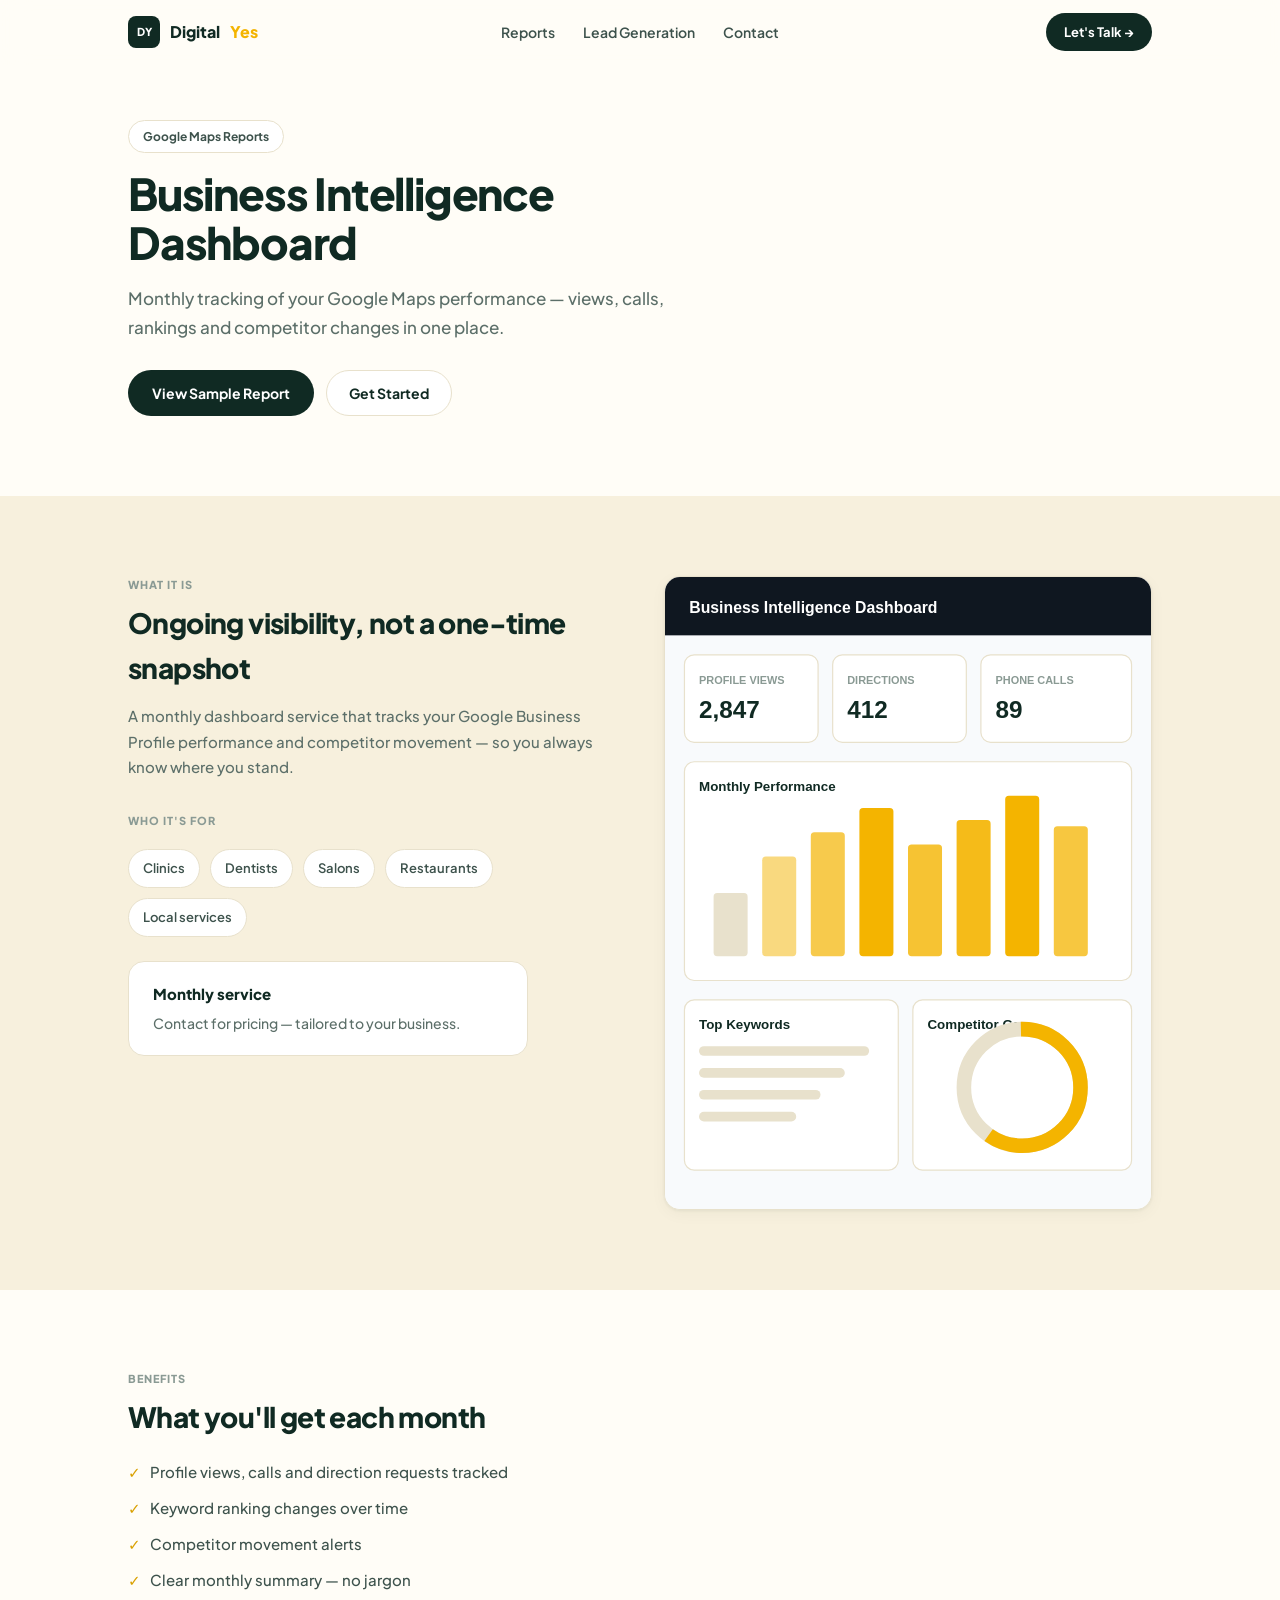
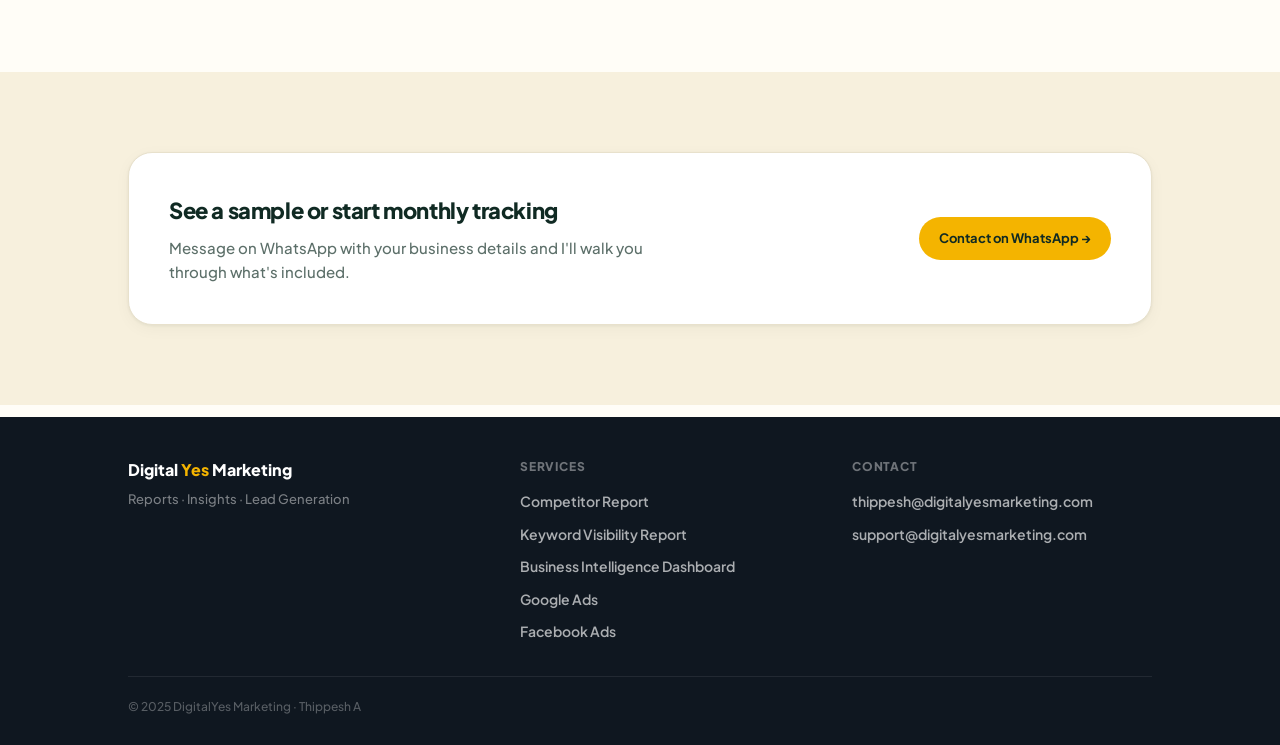
==== business-dashboard/index.html @ 6d601809 "Add service landing pages, FAQ, card previews, and final CTAs. View Sample Report hero CTA, Business" ====
<!DOCTYPE html>
<html lang="en">
<head>
  <meta charset="UTF-8">
  <meta name="viewport" content="width=device-width, initial-scale=1.0">
  <title>Business Intelligence Dashboard — DigitalYes Marketing</title>
  <meta name="description" content="Monthly Google Maps performance tracking and insights for local businesses.">
  <link rel="preconnect" href="https://fonts.googleapis.com">
  <link rel="preconnect" href="https://fonts.gstatic.com" crossorigin>
  <link href="https://fonts.googleapis.com/css2?family=Plus+Jakarta+Sans:ital,wght@0,400;0,500;0,600;0,700;0,800&display=swap" rel="stylesheet">
  <link rel="stylesheet" href="../css/service.css">
  <script defer src="https://cloud.umami.is/script.js" data-website-id="3a1aca4d-18f7-47f1-aba2-35dbbecfd51e"></script>
</head>
<body>
  <nav id="navbar">
    <div class="nav-container">
      <a href="../index.html" class="nav-logo"><div class="nav-logo-mark"><span>DY</span></div>Digital<em>Yes</em></a>
      <div class="nav-links"><a href="../index.html#reports">Reports</a><a href="../index.html#leads">Lead Generation</a><a href="../contact.html">Contact</a></div>
      <a href="../contact.html" class="nav-cta">Let's Talk →</a>
      <button class="mobile-menu-btn" onclick="toggleMenu()" aria-label="Menu"><svg width="22" height="22" fill="none" stroke="currentColor" stroke-width="2"><path d="M3 7h16M3 12h16M3 17h16"/></svg></button>
    </div>
    <div id="mobile-menu"><a href="../index.html#reports">Reports</a><a href="../contact.html">Contact</a><a href="../contact.html" class="mobile-cta">Let's Talk →</a></div>
  </nav>
  <header class="page-hero">
    <div class="container">
      <div class="page-badge reveal">Google Maps Reports</div>
      <h1 class="reveal">Business Intelligence Dashboard</h1>
      <p class="lead reveal">Monthly tracking of your Google Maps performance — views, calls, rankings and competitor changes in one place.</p>
      <div class="page-actions reveal">
        <a href="https://wa.me/917829036211?text=Hi%2C%20I%27d%20like%20to%20learn%20more%20about%20the%20Business%20Intelligence%20Dashboard." target="_blank" rel="noopener" class="btn-primary">View Sample Report</a>
        <a href="../contact.html" class="btn-secondary">Get Started</a>
      </div>
    </div>
  </header>
  <section class="section section--alt">
    <div class="container content-grid">
      <div class="reveal">
        <div class="section-label">What it is</div>
        <h2 class="section-title">Ongoing visibility, not a one-time snapshot</h2>
        <p class="section-text">A monthly dashboard service that tracks your Google Business Profile performance and competitor movement — so you always know where you stand.</p>
        <div class="section-label" style="margin-top:32px;">Who it's for</div>
        <div class="audience-tags"><span>Clinics</span><span>Dentists</span><span>Salons</span><span>Restaurants</span><span>Local services</span></div>
        <div class="pricing-box"><strong>Monthly service</strong><span>Contact for pricing — tailored to your business.</span></div>
      </div>
      <div class="preview-frame reveal"><img src="../images/dashboard.svg" alt="Business intelligence dashboard preview" width="400" height="520"></div>
    </div>
  </section>
  <section class="section">
    <div class="container">
      <div class="section-label reveal">Benefits</div>
      <h2 class="section-title reveal">What you'll get each month</h2>
      <ul class="benefits-list reveal">
        <li>Profile views, calls and direction requests tracked</li>
        <li>Keyword ranking changes over time</li>
        <li>Competitor movement alerts</li>
        <li>Clear monthly summary — no jargon</li>
      </ul>
    </div>
  </section>
  <section class="section section--alt">
    <div class="container">
      <div class="cta-band reveal">
        <div><h2>See a sample or start monthly tracking</h2><p>Message on WhatsApp with your business details and I'll walk you through what's included.</p></div>
        <a href="https://wa.me/917829036211?text=Hi%2C%20I%27m%20interested%20in%20the%20Business%20Intelligence%20Dashboard." target="_blank" rel="noopener" class="btn-yellow">Contact on WhatsApp →</a>
      </div>
    </div>
  </section>
  <footer>
    <div class="container">
      <div class="footer-inner">
        <div class="footer-brand"><h4>Digital <em>Yes</em> Marketing</h4><p class="footer-tagline">Reports · Insights · Lead Generation</p></div>
        <div class="footer-col"><h5>Services</h5><a href="../competitor-report/">Competitor Report</a><a href="../keyword-report/">Keyword Visibility Report</a><a href="../business-dashboard/">Business Intelligence Dashboard</a><a href="../google-ads/">Google Ads</a><a href="../facebook-ads/">Facebook Ads</a></div>
        <div class="footer-col"><h5>Contact</h5><a href="mailto:thippesh@digitalyesmarketing.com">thippesh@digitalyesmarketing.com</a><a href="mailto:support@digitalyesmarketing.com">support@digitalyesmarketing.com</a></div>
      </div>
      <p class="footer-copy">© 2025 DigitalYes Marketing · Thippesh A</p>
    </div>
  </footer>
  <script src="../js/service.js"></script>
</body>
</html>
---- css/service.css ----
*, *::before, *::after { box-sizing: border-box; margin: 0; padding: 0; }

:root {
  --bg:        #FFFDF7;
  --beige:     #F7F0DD;
  --surface:   #FFFFFF;
  --text-1:    #102A23;
  --text-2:    #3D524C;
  --text-3:    #5C6F69;
  --text-4:    #8A9A94;
  --yellow:    #F4B400;
  --yellow-dk: #D9A000;
  --border:    #E8E1CC;
  --footer:    #0F1720;
  --shadow:    0 1px 3px rgba(16, 42, 35, 0.06), 0 4px 16px rgba(16, 42, 35, 0.04);
  --font:      'Plus Jakarta Sans', system-ui, sans-serif;
}

html { scroll-behavior: smooth; }

body {
  font-family: var(--font);
  background: var(--bg);
  color: var(--text-1);
  line-height: 1.6;
  font-size: 16px;
  -webkit-font-smoothing: antialiased;
}

a { text-decoration: none; color: inherit; }

.container {
  max-width: 1080px;
  margin: 0 auto;
  padding: 0 28px;
}

.wa-icon { width: 18px; height: 18px; flex-shrink: 0; }

#navbar {
  position: fixed; top: 0; left: 0; right: 0; z-index: 100;
  background: rgba(255, 253, 247, 0.9);
  backdrop-filter: blur(14px);
  border-bottom: 1px solid transparent;
  transition: all 0.3s;
}

#navbar.scrolled {
  border-bottom-color: var(--border);
  box-shadow: var(--shadow);
}

.nav-container {
  max-width: 1080px; margin: 0 auto; padding: 0 28px;
  height: 64px;
  display: grid;
  grid-template-columns: 1fr auto 1fr;
  align-items: center;
}

.nav-logo {
  display: flex; align-items: center; gap: 10px;
  font-weight: 800; font-size: 16px; justify-self: start;
}

.nav-logo-mark {
  width: 32px; height: 32px; background: var(--text-1);
  border-radius: 8px;
  display: flex; align-items: center; justify-content: center;
}

.nav-logo-mark span { font-size: 11px; font-weight: 800; color: white; }
.nav-logo em { color: var(--yellow); font-style: normal; }

.nav-links { display: flex; gap: 28px; justify-self: center; }
.nav-links a { font-size: 14px; font-weight: 600; color: var(--text-2); transition: color 0.2s; }
.nav-links a:hover { color: var(--text-1); }

.nav-cta {
  display: inline-flex; align-items: center; gap: 8px;
  background: var(--text-1); color: white !important;
  border-radius: 50px; padding: 9px 18px;
  font-size: 13px; font-weight: 700;
  justify-self: end; transition: opacity 0.2s;
}

.nav-cta:hover { opacity: 0.88; }

.mobile-menu-btn {
  display: none; background: none; border: none;
  cursor: pointer; padding: 8px; justify-self: end;
}

#mobile-menu {
  display: none; flex-direction: column; gap: 12px;
  background: var(--bg); border-top: 1px solid var(--border);
  padding: 16px 28px;
}

#mobile-menu a { font-size: 15px; font-weight: 600; color: var(--text-2); }
#mobile-menu .mobile-cta {
  background: var(--text-1); color: white;
  padding: 11px 18px; border-radius: 50px; text-align: center;
}

.btn-primary {
  display: inline-flex; align-items: center; gap: 8px;
  background: var(--text-1); color: white;
  border-radius: 50px; padding: 12px 24px;
  font-size: 14px; font-weight: 700;
  transition: all 0.25s;
}

.btn-primary:hover { opacity: 0.9; transform: translateY(-1px); }

.btn-secondary {
  display: inline-flex; align-items: center; gap: 8px;
  background: var(--surface); color: var(--text-1);
  border: 1.5px solid var(--border);
  border-radius: 50px; padding: 11px 22px;
  font-size: 14px; font-weight: 700;
  transition: all 0.25s;
}

.btn-secondary:hover { border-color: var(--text-1); }

.btn-yellow {
  display: inline-flex; align-items: center; justify-content: center;
  background: var(--yellow); color: var(--text-1);
  border-radius: 50px; padding: 11px 20px;
  font-size: 13px; font-weight: 700;
  transition: all 0.25s;
}

.btn-yellow:hover { background: var(--yellow-dk); }

.page-hero {
  padding: 120px 0 80px;
  background: var(--bg);
}

.page-badge {
  display: inline-flex;
  font-size: 12px; font-weight: 700;
  color: var(--text-2);
  background: var(--surface);
  border: 1px solid var(--border);
  border-radius: 50px;
  padding: 6px 14px;
  margin-bottom: 16px;
}

.page-hero h1 {
  font-size: clamp(32px, 4vw, 44px);
  font-weight: 800;
  line-height: 1.12;
  letter-spacing: -1.2px;
  margin-bottom: 16px;
  max-width: 640px;
}

.page-hero .lead {
  font-size: 17px; color: var(--text-3);
  max-width: 560px; margin-bottom: 28px;
  line-height: 1.7; font-weight: 500;
}

.page-actions {
  display: flex; align-items: center; gap: 12px; flex-wrap: wrap;
}

.section {
  padding: 80px 0;
}

.section--alt { background: var(--beige); }

.section-label {
  font-size: 11px; font-weight: 800;
  text-transform: uppercase; letter-spacing: 1px;
  color: var(--text-4); margin-bottom: 8px;
}

.section-title {
  font-size: clamp(22px, 2.5vw, 28px);
  font-weight: 800; letter-spacing: -0.6px;
  margin-bottom: 12px;
}

.section-text {
  font-size: 15px; color: var(--text-3);
  font-weight: 500; line-height: 1.7;
  max-width: 640px;
}

.content-grid {
  display: grid;
  grid-template-columns: 1fr 1fr;
  gap: 48px;
  align-items: start;
}

.preview-frame {
  border: 1px solid var(--border);
  border-radius: 16px;
  overflow: hidden;
  box-shadow: var(--shadow);
  background: var(--surface);
}

.preview-frame img {
  display: block;
  width: 100%;
  height: auto;
}

.benefits-list {
  list-style: none;
  display: flex; flex-direction: column; gap: 12px;
  margin-top: 20px;
}

.benefits-list li {
  font-size: 15px; color: var(--text-2);
  font-weight: 500;
  padding-left: 22px;
  position: relative;
}

.benefits-list li::before {
  content: '✓';
  position: absolute; left: 0;
  color: var(--yellow-dk);
  font-weight: 800;
}

.audience-tags {
  display: flex; flex-wrap: wrap; gap: 10px;
  margin-top: 20px;
}

.audience-tags span {
  font-size: 13px; font-weight: 600;
  color: var(--text-2);
  background: var(--surface);
  border: 1px solid var(--border);
  border-radius: 50px;
  padding: 8px 14px;
}

.pricing-box {
  margin-top: 24px;
  padding: 20px 24px;
  background: var(--surface);
  border: 1px solid var(--border);
  border-radius: 16px;
  max-width: 400px;
}

.pricing-box strong {
  display: block;
  font-size: 15px; font-weight: 800;
  margin-bottom: 4px;
}

.pricing-box span {
  font-size: 14px; color: var(--text-3); font-weight: 500;
}

.cta-band {
  background: var(--surface);
  border: 1px solid var(--border);
  border-radius: 24px;
  padding: 40px;
  box-shadow: var(--shadow);
  display: flex;
  align-items: center;
  justify-content: space-between;
  gap: 24px;
  flex-wrap: wrap;
}

.cta-band h2 {
  font-size: 22px; font-weight: 800;
  letter-spacing: -0.4px;
  margin-bottom: 8px;
}

.cta-band p {
  font-size: 15px; color: var(--text-3);
  font-weight: 500; max-width: 480px;
}

footer {
  background: var(--footer);
  padding: 40px 0 28px;
  color: white;
  margin-top: 12px;
}

.footer-inner {
  display: grid;
  grid-template-columns: 1.2fr 1fr 1fr;
  gap: 32px;
  padding-bottom: 24px;
  border-bottom: 1px solid rgba(255,255,255,0.08);
  margin-bottom: 20px;
}

.footer-brand h4 { font-size: 16px; font-weight: 800; margin-bottom: 6px; }
.footer-brand h4 em { color: var(--yellow); font-style: normal; }
.footer-tagline { font-size: 13px; color: rgba(255,255,255,0.45); font-weight: 500; }

.footer-col h5 {
  font-size: 12px; font-weight: 800;
  text-transform: uppercase; letter-spacing: 0.8px;
  color: rgba(255,255,255,0.4);
  margin-bottom: 14px;
}

.footer-col a {
  display: block;
  font-size: 14px; font-weight: 600;
  color: rgba(255,255,255,0.65);
  margin-bottom: 10px;
  transition: color 0.2s;
}

.footer-col a:hover { color: white; }
.footer-copy { font-size: 12px; color: rgba(255,255,255,0.3); font-weight: 500; }

.reveal { opacity: 0; transform: translateY(14px); transition: opacity 0.5s ease, transform 0.5s ease; }
.reveal.in { opacity: 1; transform: translateY(0); }

@media (max-width: 900px) {
  .nav-container { grid-template-columns: 1fr auto; }
  .nav-links, .nav-cta { display: none; }
  .mobile-menu-btn { display: block; }
  .content-grid { grid-template-columns: 1fr; }
  .footer-inner { grid-template-columns: 1fr; }
  .cta-band { flex-direction: column; align-items: flex-start; }
}

@media (max-width: 600px) {
  .page-hero { padding: 100px 0 60px; }
  .page-actions { flex-direction: column; width: 100%; }
  .page-actions a { width: 100%; justify-content: center; }
  .cta-band { padding: 28px 24px; }
}
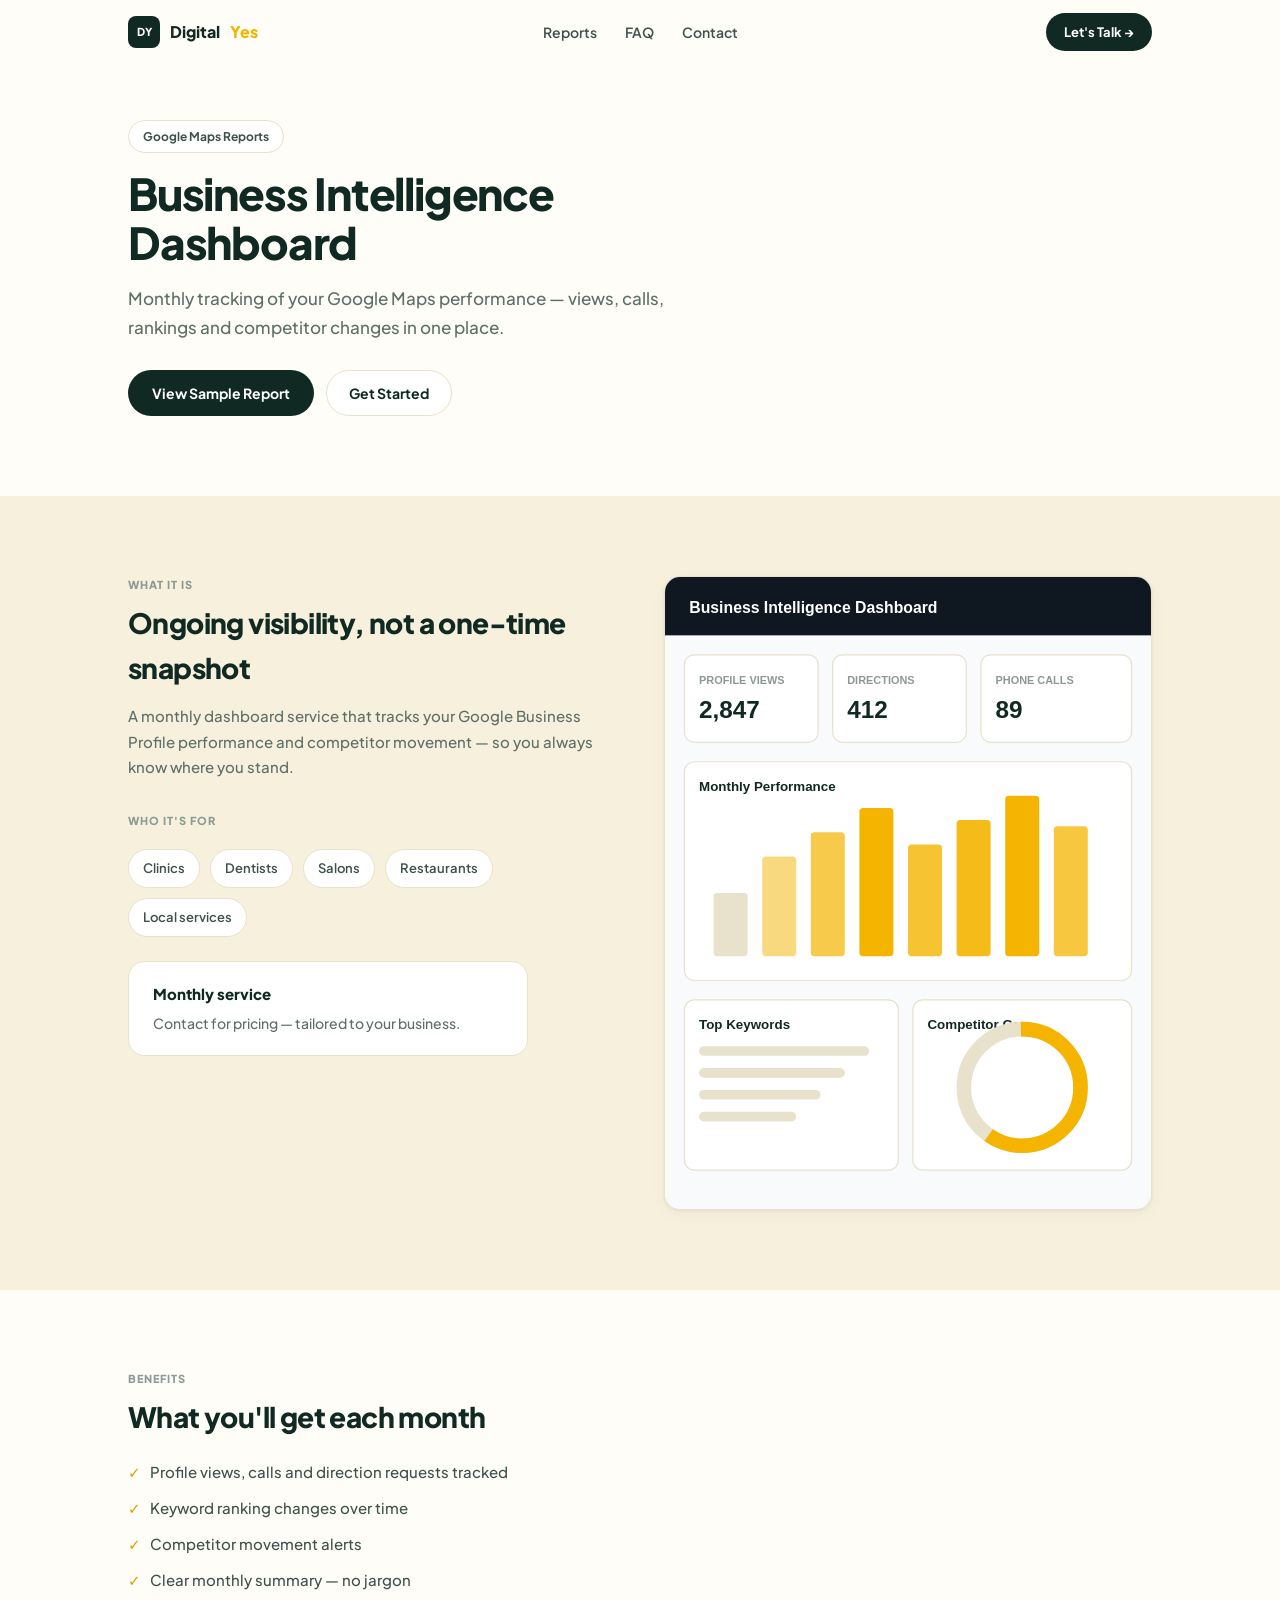
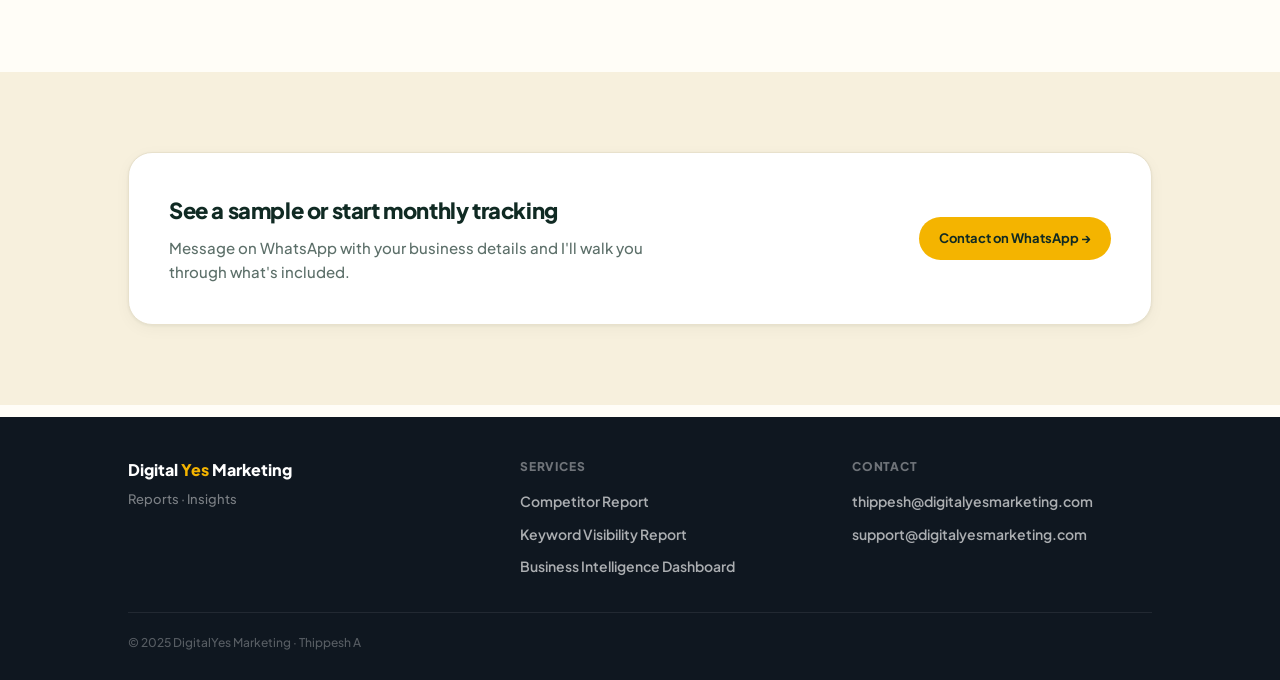
==== commit 574c49c9: "Remove Lead Generation section and Google/Facebook Ads offerings. Drop ads service cards, landing pa" ====
--- a/business-dashboard/index.html
+++ b/business-dashboard/index.html
@@ -15,7 +15,7 @@
   <nav id="navbar">
     <div class="nav-container">
       <a href="../index.html" class="nav-logo"><div class="nav-logo-mark"><span>DY</span></div>Digital<em>Yes</em></a>
-      <div class="nav-links"><a href="../index.html#reports">Reports</a><a href="../index.html#leads">Lead Generation</a><a href="../contact.html">Contact</a></div>
+      <div class="nav-links"><a href="../index.html#reports">Reports</a><a href="../index.html#faq">FAQ</a><a href="../contact.html">Contact</a></div>
       <a href="../contact.html" class="nav-cta">Let's Talk →</a>
       <button class="mobile-menu-btn" onclick="toggleMenu()" aria-label="Menu"><svg width="22" height="22" fill="none" stroke="currentColor" stroke-width="2"><path d="M3 7h16M3 12h16M3 17h16"/></svg></button>
     </div>
@@ -68,8 +68,8 @@
   <footer>
     <div class="container">
       <div class="footer-inner">
-        <div class="footer-brand"><h4>Digital <em>Yes</em> Marketing</h4><p class="footer-tagline">Reports · Insights · Lead Generation</p></div>
-        <div class="footer-col"><h5>Services</h5><a href="../competitor-report/">Competitor Report</a><a href="../keyword-report/">Keyword Visibility Report</a><a href="../business-dashboard/">Business Intelligence Dashboard</a><a href="../google-ads/">Google Ads</a><a href="../facebook-ads/">Facebook Ads</a></div>
+        <div class="footer-brand"><h4>Digital <em>Yes</em> Marketing</h4><p class="footer-tagline">Reports · Insights</p></div>
+        <div class="footer-col"><h5>Services</h5><a href="../competitor-report/">Competitor Report</a><a href="../keyword-report/">Keyword Visibility Report</a><a href="../business-dashboard/">Business Intelligence Dashboard</a></div>
         <div class="footer-col"><h5>Contact</h5><a href="mailto:thippesh@digitalyesmarketing.com">thippesh@digitalyesmarketing.com</a><a href="mailto:support@digitalyesmarketing.com">support@digitalyesmarketing.com</a></div>
       </div>
       <p class="footer-copy">© 2025 DigitalYes Marketing · Thippesh A</p>
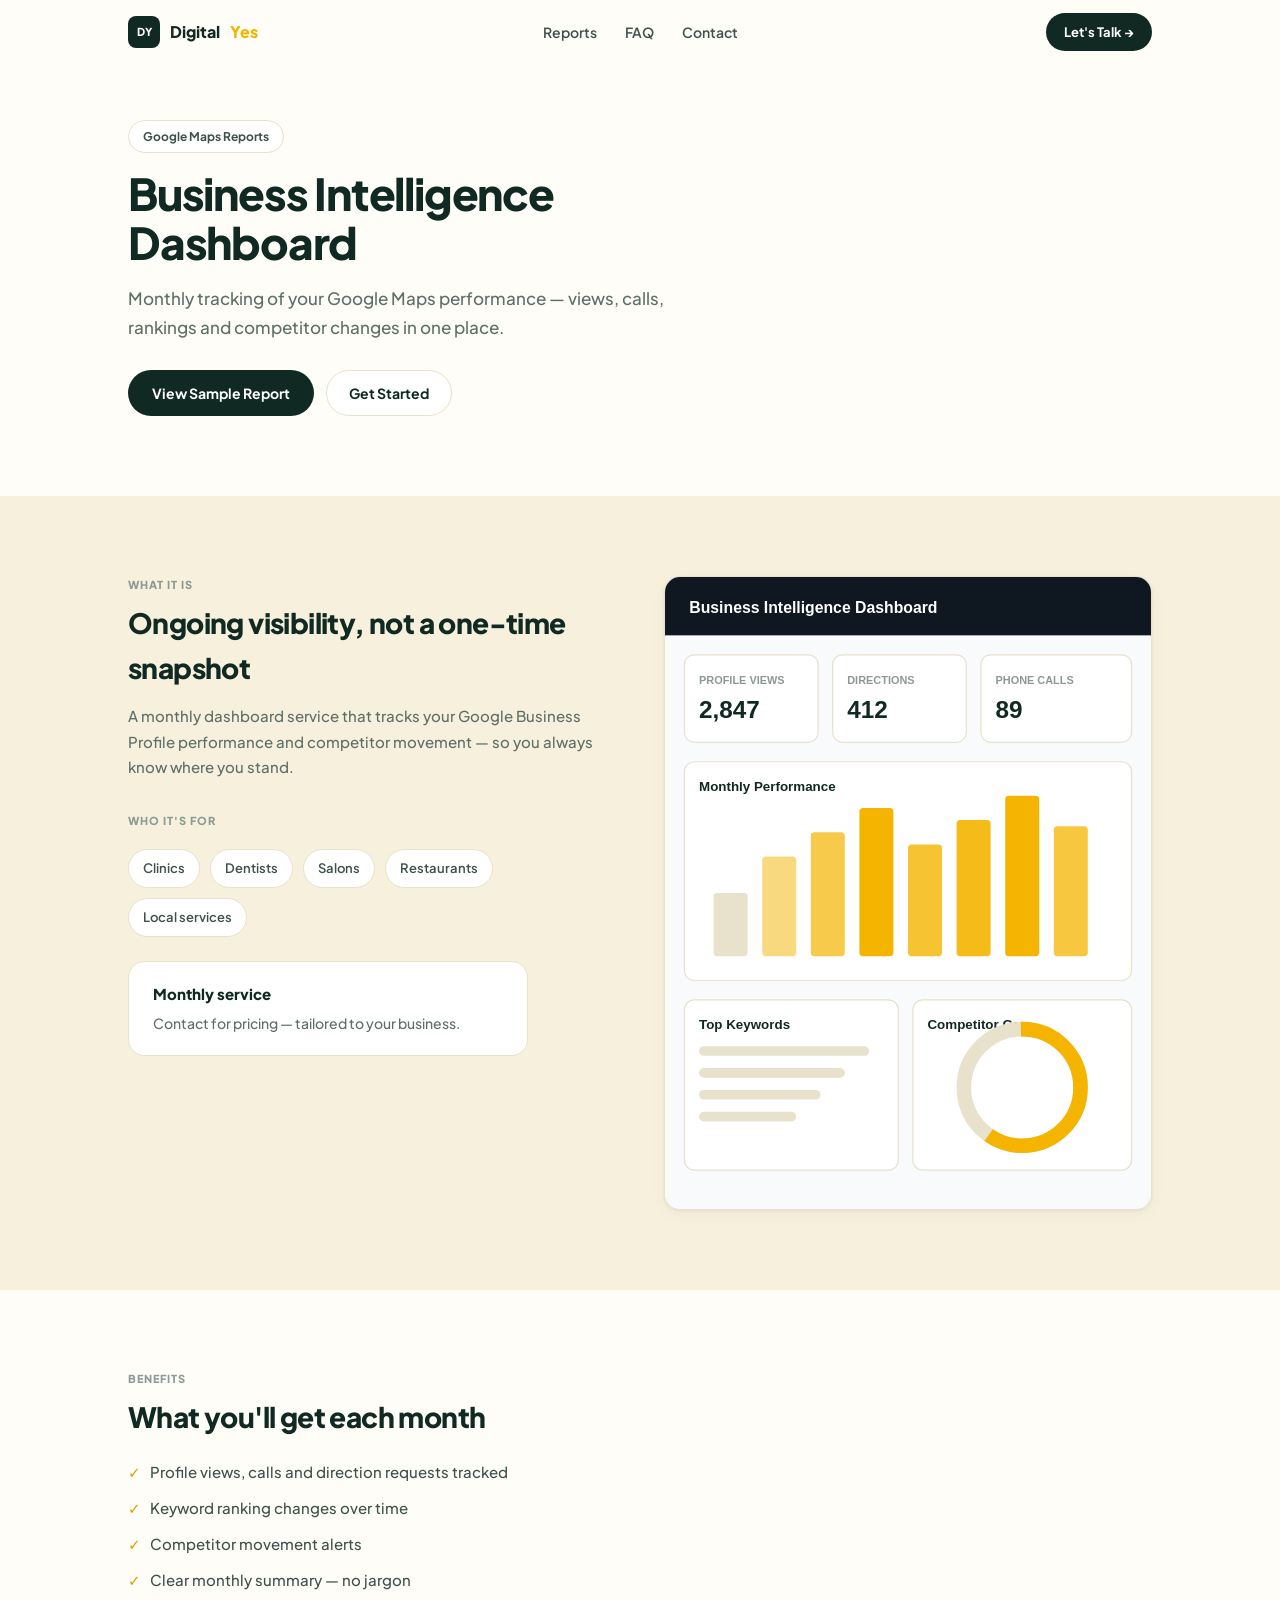
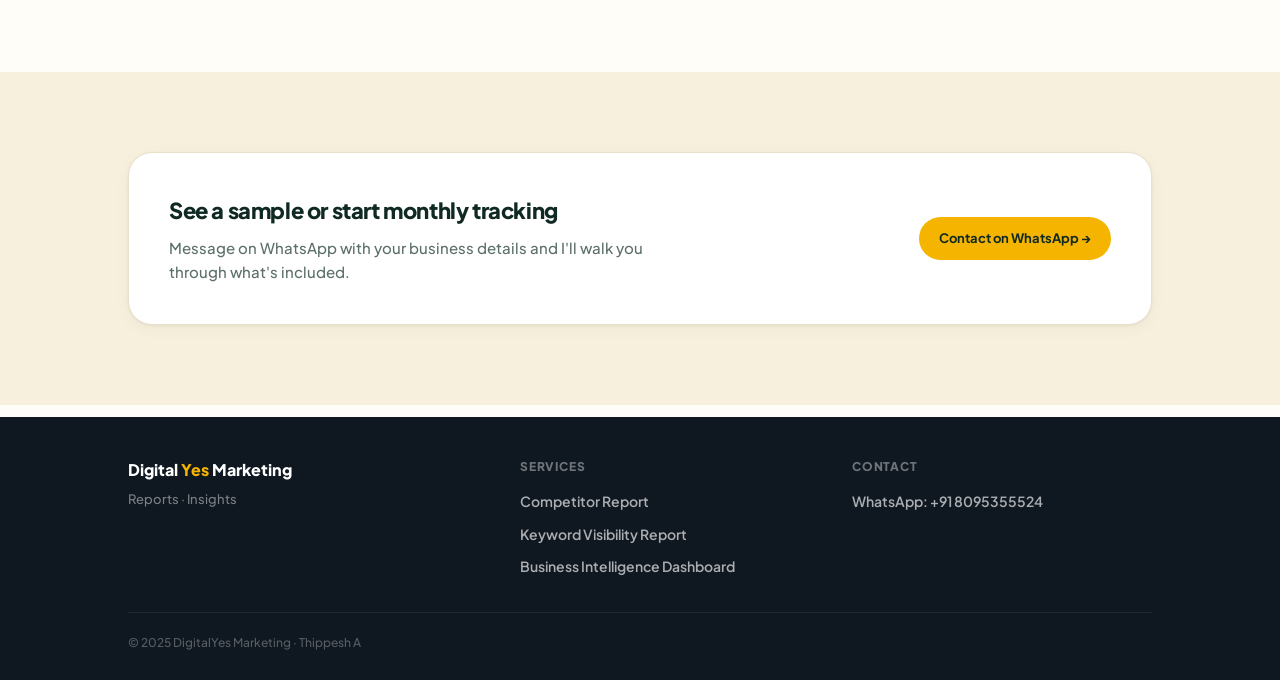
==== commit b15b529e: "Refresh ads includes, drop public emails, add thinking-owner hero art. Spell out research, landing p" ====
--- a/business-dashboard/index.html
+++ b/business-dashboard/index.html
@@ -27,7 +27,7 @@
       <h1 class="reveal">Business Intelligence Dashboard</h1>
       <p class="lead reveal">Monthly tracking of your Google Maps performance — views, calls, rankings and competitor changes in one place.</p>
       <div class="page-actions reveal">
-        <a href="https://wa.me/917829036211?text=Hi%2C%20I%27d%20like%20to%20learn%20more%20about%20the%20Business%20Intelligence%20Dashboard." target="_blank" rel="noopener" class="btn-primary">View Sample Report</a>
+        <a href="https://wa.me/918095355524?text=Hi%2C%20I%27d%20like%20to%20learn%20more%20about%20the%20Business%20Intelligence%20Dashboard." target="_blank" rel="noopener" class="btn-primary">View Sample Report</a>
         <a href="../contact.html" class="btn-secondary">Get Started</a>
       </div>
     </div>
@@ -61,7 +61,7 @@
     <div class="container">
       <div class="cta-band reveal">
         <div><h2>See a sample or start monthly tracking</h2><p>Message on WhatsApp with your business details and I'll walk you through what's included.</p></div>
-        <a href="https://wa.me/917829036211?text=Hi%2C%20I%27m%20interested%20in%20the%20Business%20Intelligence%20Dashboard." target="_blank" rel="noopener" class="btn-yellow">Contact on WhatsApp →</a>
+        <a href="https://wa.me/918095355524?text=Hi%2C%20I%27m%20interested%20in%20the%20Business%20Intelligence%20Dashboard." target="_blank" rel="noopener" class="btn-yellow">Contact on WhatsApp →</a>
       </div>
     </div>
   </section>
@@ -70,7 +70,7 @@
       <div class="footer-inner">
         <div class="footer-brand"><h4>Digital <em>Yes</em> Marketing</h4><p class="footer-tagline">Reports · Insights</p></div>
         <div class="footer-col"><h5>Services</h5><a href="../competitor-report/">Competitor Report</a><a href="../keyword-report/">Keyword Visibility Report</a><a href="../business-dashboard/">Business Intelligence Dashboard</a></div>
-        <div class="footer-col"><h5>Contact</h5><a href="mailto:thippesh@digitalyesmarketing.com">thippesh@digitalyesmarketing.com</a><a href="mailto:support@digitalyesmarketing.com">support@digitalyesmarketing.com</a></div>
+        <div class="footer-col"><h5>Contact</h5><a href="https://wa.me/918095355524" target="_blank" rel="noopener">WhatsApp: +91 8095355524</a></div>
       </div>
       <p class="footer-copy">© 2025 DigitalYes Marketing · Thippesh A</p>
     </div>
